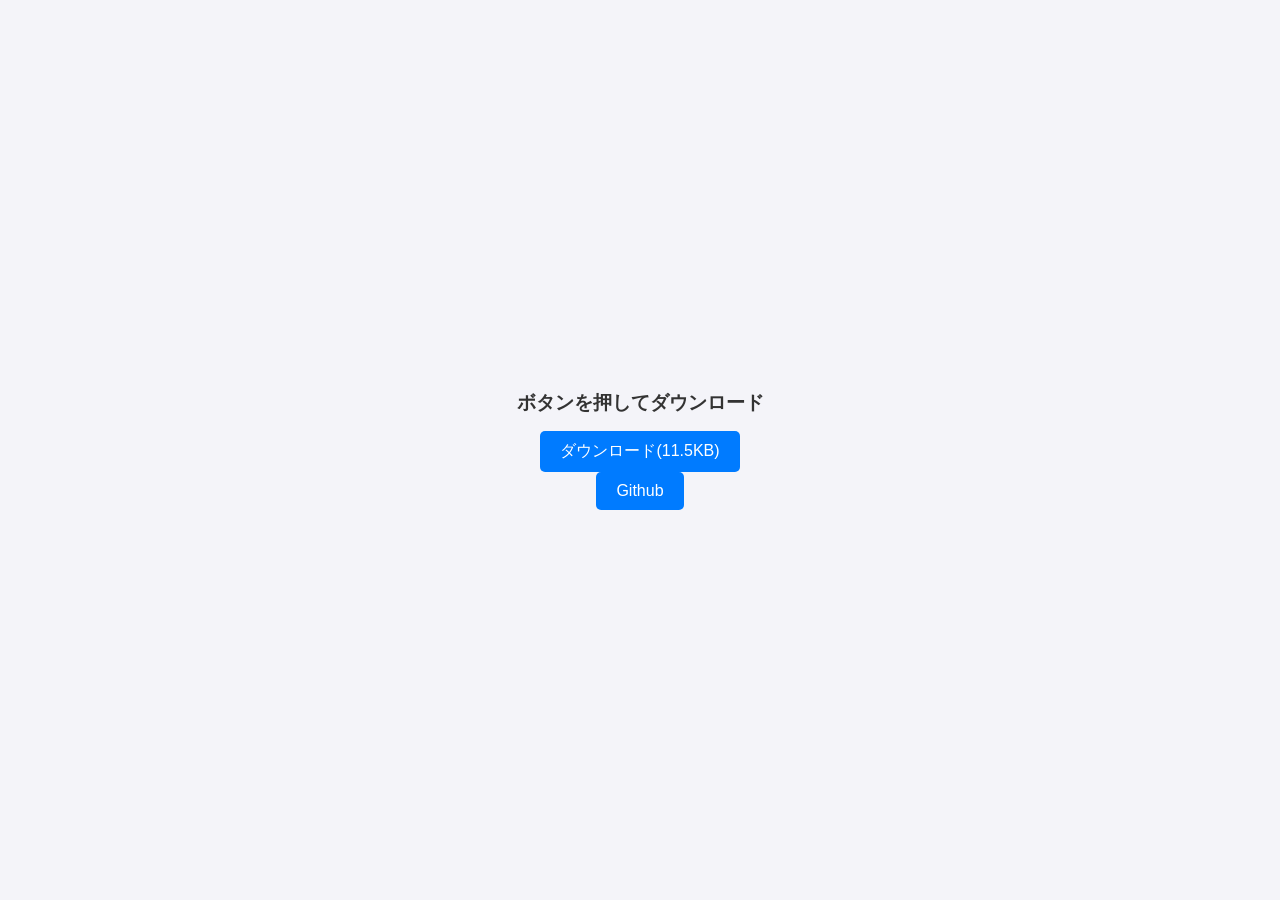
==== index.html @ defa9a91 "html" ====
<!DOCTYPE html>
<html lang="ja">
<head>
    <meta charset="UTF-8">
    <meta name="viewport" content="width=device-width, initial-scale=1.0">
    <title>CursorForgeダウンロード</title>
    <style>
        body {
            margin: 0;
            padding: 0;
            height: 100vh;
            display: flex;
            justify-content: center;
            align-items: center;
            background-color: #f4f4f9;
            font-family: 'Helvetica Neue', Arial, sans-serif;
        }

        .download-container {
            text-align: center;
        }

        .title-text {
            font-size: 1.2rem;
            color: #333333;
            margin-bottom: 15px;
            font-weight: bold;
        }

        .download-link-github {
            display: inline-block;
            padding: 10px 20px;
            background-color: #007bff;
            color: #ffffff;
            text-decoration: none;
            border-radius: 5px;
            font-size: 1rem;
            transition: background-color 0.2s ease;
        }

        .download-link-github:hover {
            background-color: #0056b3;
        }
    </style>
</head>
<body>

    <div class="download-container">
        <div class="title-text">ボタンを押してダウンロード</div>
        
        <a href="cursor-force.zip" download class="download-link-github">ダウンロード(11.5KB)</a>
        <br>
        <a href="https://github.com/hisiragi/cursor-forge" class="download-link-github">Github</a>
    </div>

</body>
</html>
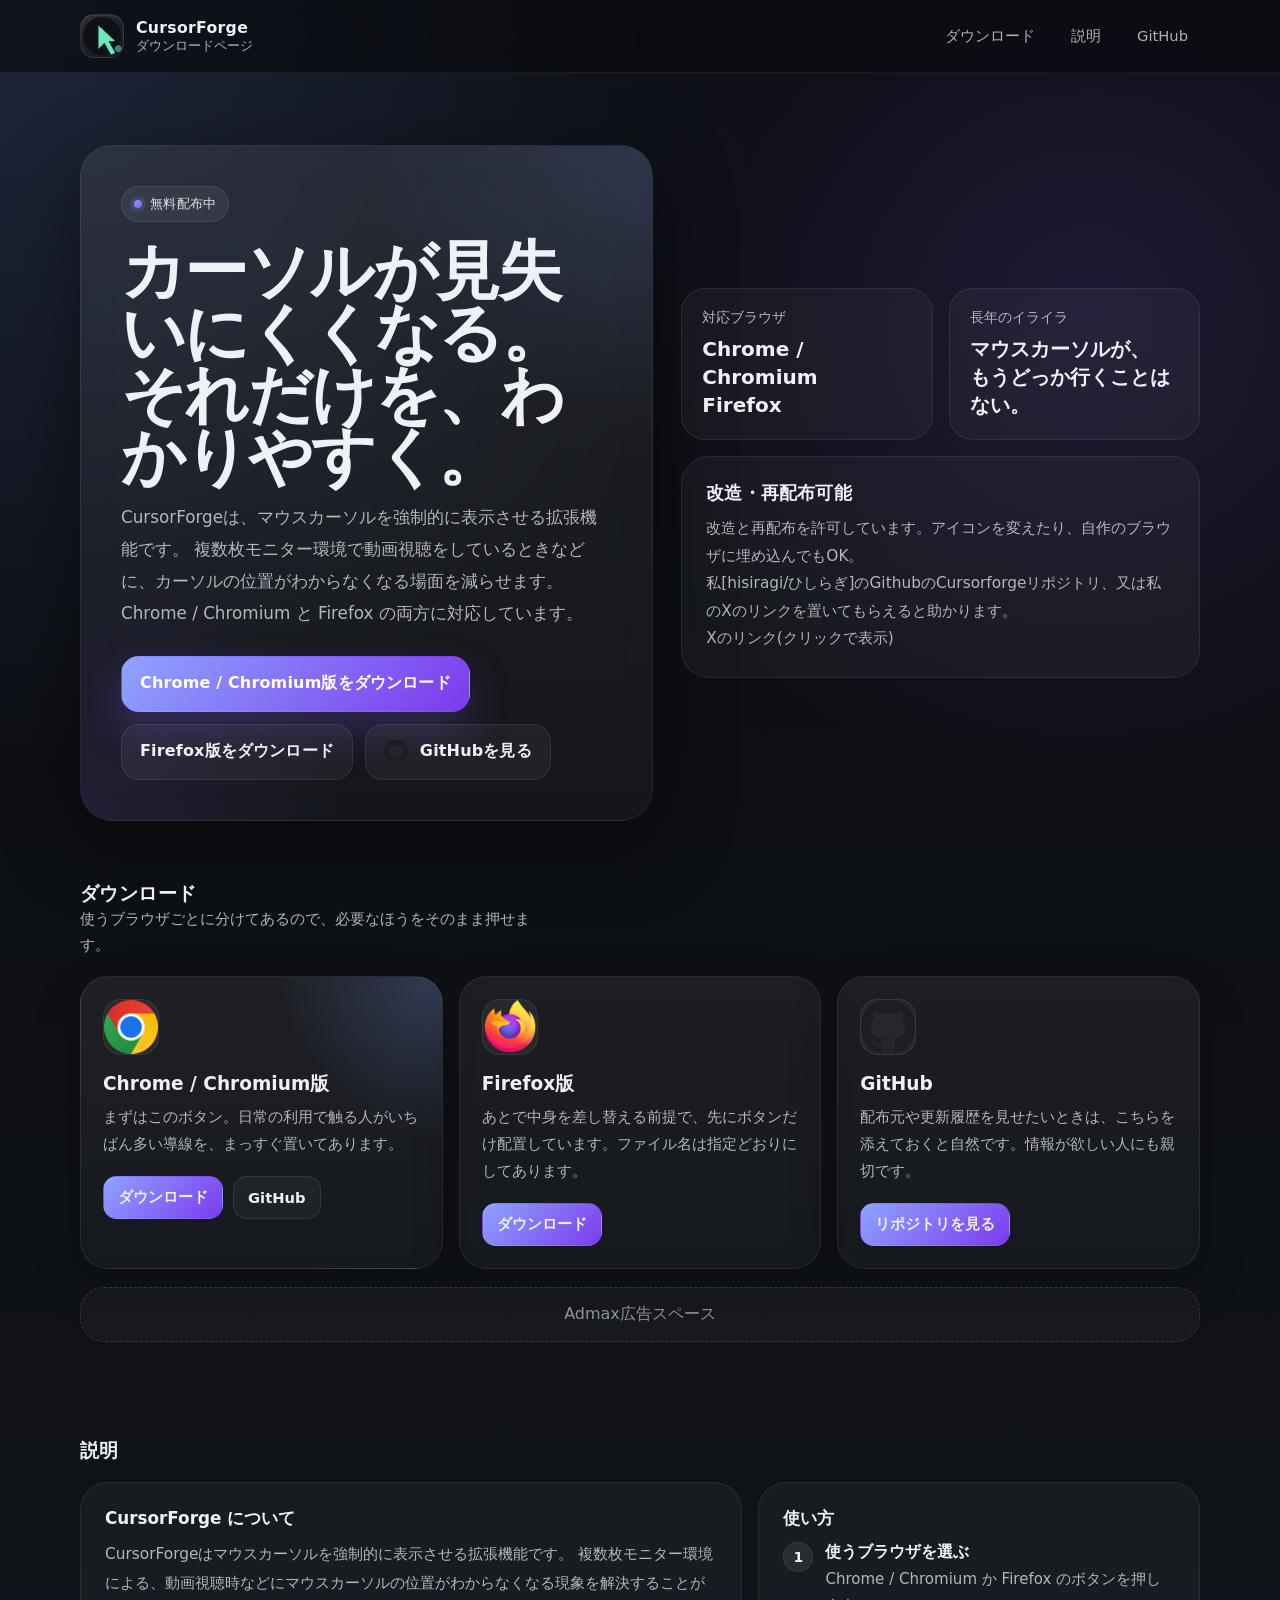
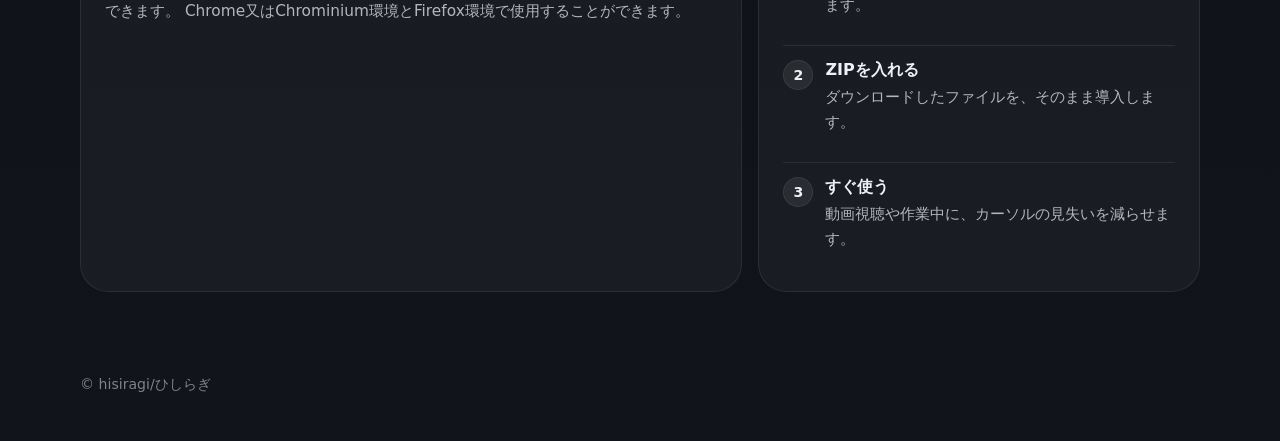
==== commit abc6ef69: "html" ====
--- a/index.html
+++ b/index.html
@@ -1,57 +1,794 @@
 <!DOCTYPE html>
 <html lang="ja">
 <head>
-    <meta charset="UTF-8">
-    <meta name="viewport" content="width=device-width, initial-scale=1.0">
-    <title>CursorForgeダウンロード</title>
-    <style>
-        body {
-            margin: 0;
-            padding: 0;
-            height: 100vh;
-            display: flex;
-            justify-content: center;
-            align-items: center;
-            background-color: #f4f4f9;
-            font-family: 'Helvetica Neue', Arial, sans-serif;
-        }
-
-        .download-container {
-            text-align: center;
-        }
-
-        .title-text {
-            font-size: 1.2rem;
-            color: #333333;
-            margin-bottom: 15px;
-            font-weight: bold;
-        }
-
-        .download-link-github {
-            display: inline-block;
-            padding: 10px 20px;
-            background-color: #007bff;
-            color: #ffffff;
-            text-decoration: none;
-            border-radius: 5px;
-            font-size: 1rem;
-            transition: background-color 0.2s ease;
-        }
-
-        .download-link-github:hover {
-            background-color: #0056b3;
-        }
-    </style>
+  <meta charset="UTF-8">
+  <meta name="viewport" content="width=device-width, initial-scale=1.0">
+
+  <title>CursorForge | マウスカーソルを強制表示するChrome拡張機能</title>
+  <meta name="description" content="CursorForgeは、マウスカーソルを強制的に表示させるChrome / Chromium / Firefox向け拡張機能です。複数モニター環境で動画視聴時のカーソル非表示によりカーソル位置が分かりにくい問題を解決します。">
+  <meta name="robots" content="index,follow,max-image-preview:large,max-snippet:-1,max-video-preview:-1">
+  <meta name="theme-color" content="#f97316">
+  <meta name="google-site-verification" content="Aq_KMQhGww_oyjDdNYD3mQ_bhuq0e4djfrNaim5_2sk" />
+  <link rel="canonical" href="https://cursorforge.pages.dev">
+
+   <!-- Favicon -->
+   <link rel="icon" type="image/png" sizes="48x48" href="/icon48.png">
+   <link rel="icon" type="image/png" sizes="16x16" href="/icon16.png">
+
+   <!-- Apple -->
+   <link rel="apple-touch-icon" sizes="180x180" href="/apple-touch-icon.png">
+
+  <!-- OGP -->
+  <meta property="og:type" content="website">
+  <meta property="og:site_name" content="CursorForge">
+  <meta property="og:title" content="CursorForge | マウスカーソルを強制表示するChrome拡張機能">
+  <meta property="og:description" content="複数モニター環境でも動画視聴時などのカーソル非表示時にカーソル位置が分かりやすくなる、CursorForgeのダウンロードページです。">
+  <meta property="og:url" content="https://cursorforge.pages.dev">
+  <meta property="og:image" content="https://cursorforge.pages.dev/ogp.png">
+  <meta property="og:image:width" content="1200">
+  <meta property="og:image:height" content="630">
+  <meta property="og:image:alt" content="CursorForgeのダウンロードページのOGP画像">
+
+  <!-- Twitter / X -->
+  <meta name="twitter:card" content="summary_large_image">
+  <meta name="twitter:title" content="CursorForge | マウスカーソルを強制表示するChrome拡張機能">
+  <meta name="twitter:description" content="複数モニター環境でも動画視聴時などのカーソル非表示時にカーソル位置が分かるようになる拡張機能です。">
+  <meta name="twitter:image" content="https://cursorforge.pages.dev/ogp.png">
+
+  <!-- admax -->
+  <script src="https://adm.shinobi.jp/s/7641dea7bf2690581c49fdc490565d6e"></script>
+  <!-- admax -->
+</head>
+  <style>
+    :root {
+      --bg: #0f1115;
+      --bg-soft: #151922;
+      --panel: rgba(20, 24, 31, 0.82);
+      --panel-2: rgba(255, 255, 255, 0.05);
+      --text: #eef2f7;
+      --muted: rgba(238, 242, 247, 0.72);
+      --line: rgba(255, 255, 255, 0.08);
+      --accent: #7c9cff;
+      --accent-2: #8b5cf6;
+      --shadow: 0 24px 80px rgba(0, 0, 0, 0.45);
+      --radius: 24px;
+    }
+
+    * {
+      box-sizing: border-box;
+    }
+
+    html {
+      scroll-behavior: smooth;
+    }
+
+    body {
+      margin: 0;
+      font-family: Inter, "Noto Sans JP", system-ui, -apple-system, BlinkMacSystemFont, "Segoe UI", sans-serif;
+      color: var(--text);
+      background:
+        radial-gradient(circle at top left, rgba(124, 156, 255, 0.18), transparent 32%),
+        radial-gradient(circle at 85% 15%, rgba(139, 92, 246, 0.15), transparent 24%),
+        linear-gradient(180deg, #0b0d11 0%, #11141a 100%);
+      min-height: 100vh;
+    }
+
+    a {
+      color: inherit;
+      text-decoration: none;
+    }
+
+    .wrap {
+      width: min(1120px, calc(100% - 32px));
+      margin: 0 auto;
+    }
+
+    .topbar {
+      position: sticky;
+      top: 0;
+      z-index: 10;
+      backdrop-filter: blur(14px);
+      background: rgba(10, 12, 16, 0.72);
+      border-bottom: 1px solid rgba(255,255,255,0.06);
+    }
+
+    .topbar-inner {
+      display: flex;
+      align-items: center;
+      justify-content: space-between;
+      padding: 14px 0;
+      gap: 16px;
+    }
+
+    .brand {
+      display: flex;
+      align-items: center;
+      gap: 12px;
+      min-width: 0;
+    }
+
+    .brand-mark {
+      width: 44px;
+      height: 44px;
+      border-radius: 14px;
+      background: linear-gradient(145deg, rgba(255,255,255,0.12), rgba(255,255,255,0.02));
+      border: 1px solid rgba(255,255,255,0.08);
+      display: grid;
+      place-items: center;
+      overflow: hidden;
+      box-shadow: inset 0 1px 0 rgba(255,255,255,0.08);
+    }
+
+    .brand-mark img {
+      width: 100%;
+      height: 100%;
+      object-fit: cover;
+    }
+
+    .brand-text {
+      display: flex;
+      flex-direction: column;
+      min-width: 0;
+    }
+
+    .brand-title {
+      font-size: 0.98rem;
+      font-weight: 700;
+      letter-spacing: 0.02em;
+      line-height: 1.2;
+    }
+
+    .brand-sub {
+      font-size: 0.82rem;
+      color: var(--muted);
+      line-height: 1.2;
+    }
+
+    .header-links {
+      display: flex;
+      gap: 12px;
+      flex-wrap: wrap;
+      justify-content: flex-end;
+    }
+
+    .header-links a {
+      font-size: 0.92rem;
+      color: var(--muted);
+      padding: 10px 12px;
+      border-radius: 999px;
+      transition: 180ms ease;
+    }
+
+    .header-links a:hover {
+      color: var(--text);
+      background: rgba(255,255,255,0.06);
+    }
+
+    .hero {
+      padding: 72px 0 36px;
+    }
+
+    .hero-grid {
+      display: grid;
+      grid-template-columns: 1.05fr 0.95fr;
+      gap: 28px;
+      align-items: center;
+    }
+
+    .hero-card {
+      position: relative;
+      border: 1px solid var(--line);
+      background: linear-gradient(180deg, rgba(255,255,255,0.08), rgba(255,255,255,0.03));
+      backdrop-filter: blur(18px);
+      border-radius: 32px;
+      box-shadow: var(--shadow);
+      overflow: hidden;
+    }
+
+    .hero-card::before {
+      content: "";
+      position: absolute;
+      inset: 0;
+      background:
+        radial-gradient(circle at top right, rgba(124, 156, 255, 0.16), transparent 32%),
+        radial-gradient(circle at bottom left, rgba(139, 92, 246, 0.12), transparent 30%);
+      pointer-events: none;
+    }
+
+    .hero-content {
+      padding: 40px;
+      position: relative;
+      z-index: 1;
+    }
+
+    .eyebrow {
+      display: inline-flex;
+      align-items: center;
+      gap: 8px;
+      padding: 8px 12px;
+      border-radius: 999px;
+      background: rgba(255,255,255,0.06);
+      border: 1px solid rgba(255,255,255,0.08);
+      color: rgba(255,255,255,0.86);
+      font-size: 0.84rem;
+      letter-spacing: 0.02em;
+    }
+
+    .eyebrow-dot {
+      width: 8px;
+      height: 8px;
+      border-radius: 50%;
+      background: linear-gradient(135deg, var(--accent), var(--accent-2));
+      box-shadow: 0 0 0 4px rgba(124,156,255,0.14);
+    }
+
+    h1 {
+      margin: 18px 0 14px;
+      font-size: clamp(2.3rem, 5vw, 4.7rem);
+      line-height: 0.97;
+      letter-spacing: -0.04em;
+    }
+
+    .lead {
+      margin: 0;
+      font-size: 1.05rem;
+      line-height: 1.9;
+      color: var(--muted);
+      max-width: 60ch;
+    }
+
+    .hero-actions {
+      display: flex;
+      flex-wrap: wrap;
+      gap: 12px;
+      margin-top: 26px;
+    }
+
+    .btn {
+      display: inline-flex;
+      align-items: center;
+      gap: 12px;
+      padding: 15px 18px;
+      border-radius: 18px;
+      border: 1px solid transparent;
+      transition: transform 180ms ease, border-color 180ms ease, background 180ms ease;
+      font-weight: 700;
+      letter-spacing: 0.01em;
+      min-height: 56px;
+    }
+
+    .btn:hover {
+      transform: translateY(-1px);
+    }
+
+    .btn-primary {
+      background: linear-gradient(135deg, #8ea4ff, #7c3aed);
+      color: white;
+      box-shadow: 0 18px 40px rgba(124, 92, 246, 0.25);
+    }
+
+    .btn-secondary {
+      background: rgba(255,255,255,0.05);
+      border-color: rgba(255,255,255,0.08);
+      color: var(--text);
+    }
+
+    .btn img {
+      width: 24px;
+      height: 24px;
+      border-radius: 8px;
+      object-fit: cover;
+      flex: none;
+    }
+
+    .mini-note {
+      margin-top: 14px;
+      font-size: 0.9rem;
+      color: rgba(238,242,247,0.62);
+      line-height: 1.7;
+    }
+
+    .hero-side {
+      display: grid;
+      gap: 16px;
+    }
+
+    .stat-grid {
+      display: grid;
+      grid-template-columns: repeat(2, 1fr);
+      gap: 16px;
+    }
+
+    .stat {
+      padding: 20px;
+      border-radius: 24px;
+      border: 1px solid var(--line);
+      background: rgba(255,255,255,0.04);
+    }
+
+    .stat .label {
+      color: var(--muted);
+      font-size: 0.86rem;
+      margin-bottom: 8px;
+    }
+
+    .stat .value {
+      font-size: 1.25rem;
+      font-weight: 700;
+      line-height: 1.4;
+    }
+
+    .side-panel {
+      padding: 24px;
+      border-radius: 28px;
+      border: 1px solid var(--line);
+      background: rgba(255,255,255,0.04);
+    }
+
+    .side-panel h2 {
+      margin: 0 0 10px;
+      font-size: 1.1rem;
+      letter-spacing: 0.01em;
+    }
+
+    .side-panel p {
+      margin: 0;
+      color: var(--muted);
+      line-height: 1.8;
+      font-size: 0.96rem;
+    }
+
+    .section {
+      padding: 24px 0 72px;
+    }
+
+    .section-head {
+      display: flex;
+      justify-content: space-between;
+      align-items: end;
+      gap: 18px;
+      margin-bottom: 18px;
+    }
+
+    .section-head h2 {
+      margin: 0;
+      font-size: 1.2rem;
+      letter-spacing: 0.02em;
+    }
+
+    .section-head p {
+      margin: 0;
+      color: var(--muted);
+      font-size: 0.94rem;
+      line-height: 1.7;
+      max-width: 48ch;
+    }
+
+    .download-grid {
+      display: grid;
+      grid-template-columns: repeat(3, 1fr);
+      gap: 16px;
+    }
+
+    .download-card {
+      position: relative;
+      border-radius: 28px;
+      border: 1px solid var(--line);
+      background: linear-gradient(180deg, rgba(255,255,255,0.06), rgba(255,255,255,0.03));
+      padding: 22px;
+      overflow: hidden;
+      min-height: 220px;
+      box-shadow: 0 18px 50px rgba(0,0,0,0.2);
+    }
+
+    .download-card.featured {
+      background:
+        radial-gradient(circle at top right, rgba(124, 156, 255, 0.22), transparent 35%),
+        linear-gradient(180deg, rgba(255,255,255,0.07), rgba(255,255,255,0.03));
+    }
+
+    .download-card .icon {
+      width: 56px;
+      height: 56px;
+      border-radius: 18px;
+      overflow: hidden;
+      border: 1px solid rgba(255,255,255,0.08);
+      background: rgba(255,255,255,0.05);
+      display: grid;
+      place-items: center;
+      margin-bottom: 16px;
+    }
+
+    .download-card .icon img {
+      width: 100%;
+      height: 100%;
+      object-fit: cover;
+    }
+
+    .download-card h3 {
+      margin: 0 0 8px;
+      font-size: 1.16rem;
+      line-height: 1.35;
+    }
+
+    .download-card p {
+      margin: 0;
+      color: var(--muted);
+      line-height: 1.8;
+      font-size: 0.94rem;
+    }
+
+    .card-footer {
+      margin-top: 18px;
+      display: flex;
+      flex-wrap: wrap;
+      gap: 10px;
+    }
+
+    .small-link {
+      display: inline-flex;
+      align-items: center;
+      gap: 8px;
+      padding: 11px 14px;
+      border-radius: 14px;
+      border: 1px solid rgba(255,255,255,0.09);
+      background: rgba(255,255,255,0.04);
+      color: var(--text);
+      font-size: 0.92rem;
+      font-weight: 700;
+      transition: transform 180ms ease, background 180ms ease;
+    }
+
+    .small-link:hover {
+      transform: translateY(-1px);
+      background: rgba(255,255,255,0.07);
+    }
+
+    .small-link.primary {
+      background: linear-gradient(135deg, #8ea4ff, #7c3aed);
+      border-color: transparent;
+    }
+
+    .small-link img {
+      width: 18px;
+      height: 18px;
+      border-radius: 6px;
+    }
+
+    .reveal {
+      opacity: 0;
+      transform: translateY(18px);
+      transition: opacity 600ms ease, transform 600ms ease;
+    }
+
+    .reveal.is-visible {
+      opacity: 1;
+      transform: translateY(0);
+    }
+
+    .story-grid {
+      display: grid;
+      grid-template-columns: 1.2fr 0.8fr;
+      gap: 16px;
+      margin-top: 18px;
+    }
+
+    .story-panel {
+      border-radius: 28px;
+      border: 1px solid var(--line);
+      background: rgba(255,255,255,0.04);
+      padding: 24px;
+    }
+
+    .story-panel h3 {
+      margin: 0 0 10px;
+      font-size: 1.05rem;
+    }
+
+    .story-panel p {
+      margin: 0;
+      color: var(--muted);
+      line-height: 1.85;
+      font-size: 0.96rem;
+    }
+
+    .steps {
+      display: grid;
+      gap: 12px;
+      margin-top: 12px;
+    }
+
+    .step {
+      display: flex;
+      gap: 12px;
+      align-items: flex-start;
+      padding: 14px 0;
+      border-top: 1px solid rgba(255,255,255,0.08);
+    }
+
+    .step:first-child {
+      border-top: none;
+      padding-top: 0;
+    }
+
+    .step-num {
+      width: 30px;
+      height: 30px;
+      border-radius: 50%;
+      display: grid;
+      place-items: center;
+      font-size: 0.88rem;
+      font-weight: 700;
+      background: rgba(255,255,255,0.07);
+      border: 1px solid rgba(255,255,255,0.08);
+      flex: none;
+    }
+
+    .step b {
+      display: block;
+      margin-bottom: 4px;
+    }
+
+    .step span {
+      display: block;
+      color: var(--muted);
+      line-height: 1.7;
+      font-size: 0.94rem;
+    }
+
+    .ad-box {
+      margin-top: 18px;
+      border-radius: 24px;
+      border: 1px dashed rgba(255,255,255,0.14);
+      padding: 16px;
+      text-align: center;
+      color: rgba(238,242,247,0.56);
+      background: rgba(255,255,255,0.03);
+    }
+
+    footer {
+      padding: 8px 0 44px;
+      color: rgba(238,242,247,0.5);
+      font-size: 0.88rem;
+      line-height: 1.8;
+    }
+
+    @media (max-width: 960px) {
+      .hero-grid,
+      .story-grid,
+      .download-grid {
+        grid-template-columns: 1fr;
+      }
+
+      .section-head {
+        flex-direction: column;
+        align-items: flex-start;
+      }
+    }
+
+    @media (max-width: 640px) {
+      .wrap {
+        width: min(100% - 22px, 1120px);
+      }
+
+      .hero {
+        padding-top: 34px;
+      }
+
+      .hero-content {
+        padding: 24px;
+      }
+
+      .btn {
+        width: 100%;
+        justify-content: center;
+      }
+
+      .header-links {
+        display: none;
+      }
+
+      .stat-grid {
+        grid-template-columns: 1fr;
+      }
+    }
+  </style>
+  <!-- admax -->
+  <script src="https://adm.shinobi.jp/s/7641dea7bf2690581c49fdc490565d6e"></script>
+  <!-- admax -->
 </head>
 <body>
-
-    <div class="download-container">
-        <div class="title-text">ボタンを押してダウンロード</div>
-        
-        <a href="cursor-force.zip" download class="download-link-github">ダウンロード(11.5KB)</a>
-        <br>
-        <a href="https://github.com/hisiragi/cursor-forge" class="download-link-github">Github</a>
+  <header class="topbar">
+    <div class="wrap topbar-inner">
+      <div class="brand">
+        <div class="brand-mark">
+          <img src="icon128.png">
+        </div>
+        <div class="brand-text">
+          <div class="brand-title">CursorForge</div>
+          <div class="brand-sub">ダウンロードページ</div>
+        </div>
+      </div>
+      <nav class="header-links" aria-label="ページ内リンク">
+        <a href="#download">ダウンロード</a>
+        <a href="#about">説明</a>
+        <a href="#github">GitHub</a>
+      </nav>
     </div>
-
+  </header>
+
+  <main>
+    <section class="hero">
+      <div class="wrap hero-grid">
+        <div class="hero-card reveal">
+          <div class="hero-content">
+            <span class="eyebrow"><span class="eyebrow-dot"></span>無料配布中</span>
+            <h1>カーソルが見失いにくくなる。<br />それだけを、わかりやすく。</h1>
+            <p class="lead">
+              CursorForgeは、マウスカーソルを強制的に表示させる拡張機能です。
+              複数枚モニター環境で動画視聴をしているときなどに、カーソルの位置がわからなくなる場面を減らせます。
+              Chrome / Chromium と Firefox の両方に対応しています。
+            </p>
+
+            <div class="hero-actions" id="download">
+              <a class="btn btn-primary" href="cursor-force.zip" download>
+                <span>Chrome / Chromium版をダウンロード</span>
+              </a>
+              <a class="btn btn-secondary" href="cursor-force-firefox.zip" download>
+                <span>Firefox版をダウンロード</span>
+              </a>
+              <a class="btn btn-secondary" href="https://github.com/hisiragi/cursor-forge" target="_blank" rel="noopener noreferrer">
+                <img src="[data-uri]" alt="" />
+                <span>GitHubを見る</span>
+              </a>
+            </div>
+
+          </div>
+        </div>
+
+        <aside class="hero-side">
+          <div class="stat-grid reveal">
+            <div class="stat">
+              <div class="label">対応ブラウザ</div>
+              <div class="value">Chrome / Chromium<br />Firefox</div>
+            </div>
+            <div class="stat">
+              <div class="label">長年のイライラ</div>
+              <div class="value">マウスカーソルが、<br />もうどっか行くことはない。</div>
+            </div>
+          </div>
+
+          <div class="side-panel reveal">
+            <h2>改造・再配布可能</h2>
+            <p>
+              改造と再配布を許可しています。アイコンを変えたり、自作のブラウザに埋め込んでもOK。<br>私[hisiragi/ひしらぎ]のGithubのCursorforgeリポジトリ、又は私のXのリンクを置いてもらえると助かります。
+               <br><a href="https://x.com/hisiragi_jp">Xのリンク(クリックで表示)</a>
+            </p>
+          </div>
+        </aside>
+      </div>
+    </section>
+
+    <section class="section" id="download-section">
+      <div class="wrap">
+        <div class="section-head reveal">
+          <div>
+            <h2>ダウンロード</h2>
+            <p>使うブラウザごとに分けてあるので、必要なほうをそのまま押せます。</p>
+          </div>
+        </div>
+
+        <div class="download-grid">
+          <article class="download-card featured reveal">
+            <div class="icon">
+              <img src="[data-uri]" alt="Chrome / Chromium" />
+            </div>
+            <h3>Chrome / Chromium版</h3>
+            <p>まずはこのボタン。日常の利用で触る人がいちばん多い導線を、まっすぐ置いてあります。</p>
+            <div class="card-footer">
+              <a class="small-link primary" href="cursor-force.zip" download>ダウンロード</a>
+              <a class="small-link" href="https://github.com/hisiragi/cursor-forge" target="_blank" rel="noopener noreferrer">GitHub</a>
+            </div>
+          </article>
+
+          <article class="download-card reveal">
+            <div class="icon">
+              <img src="[data-uri]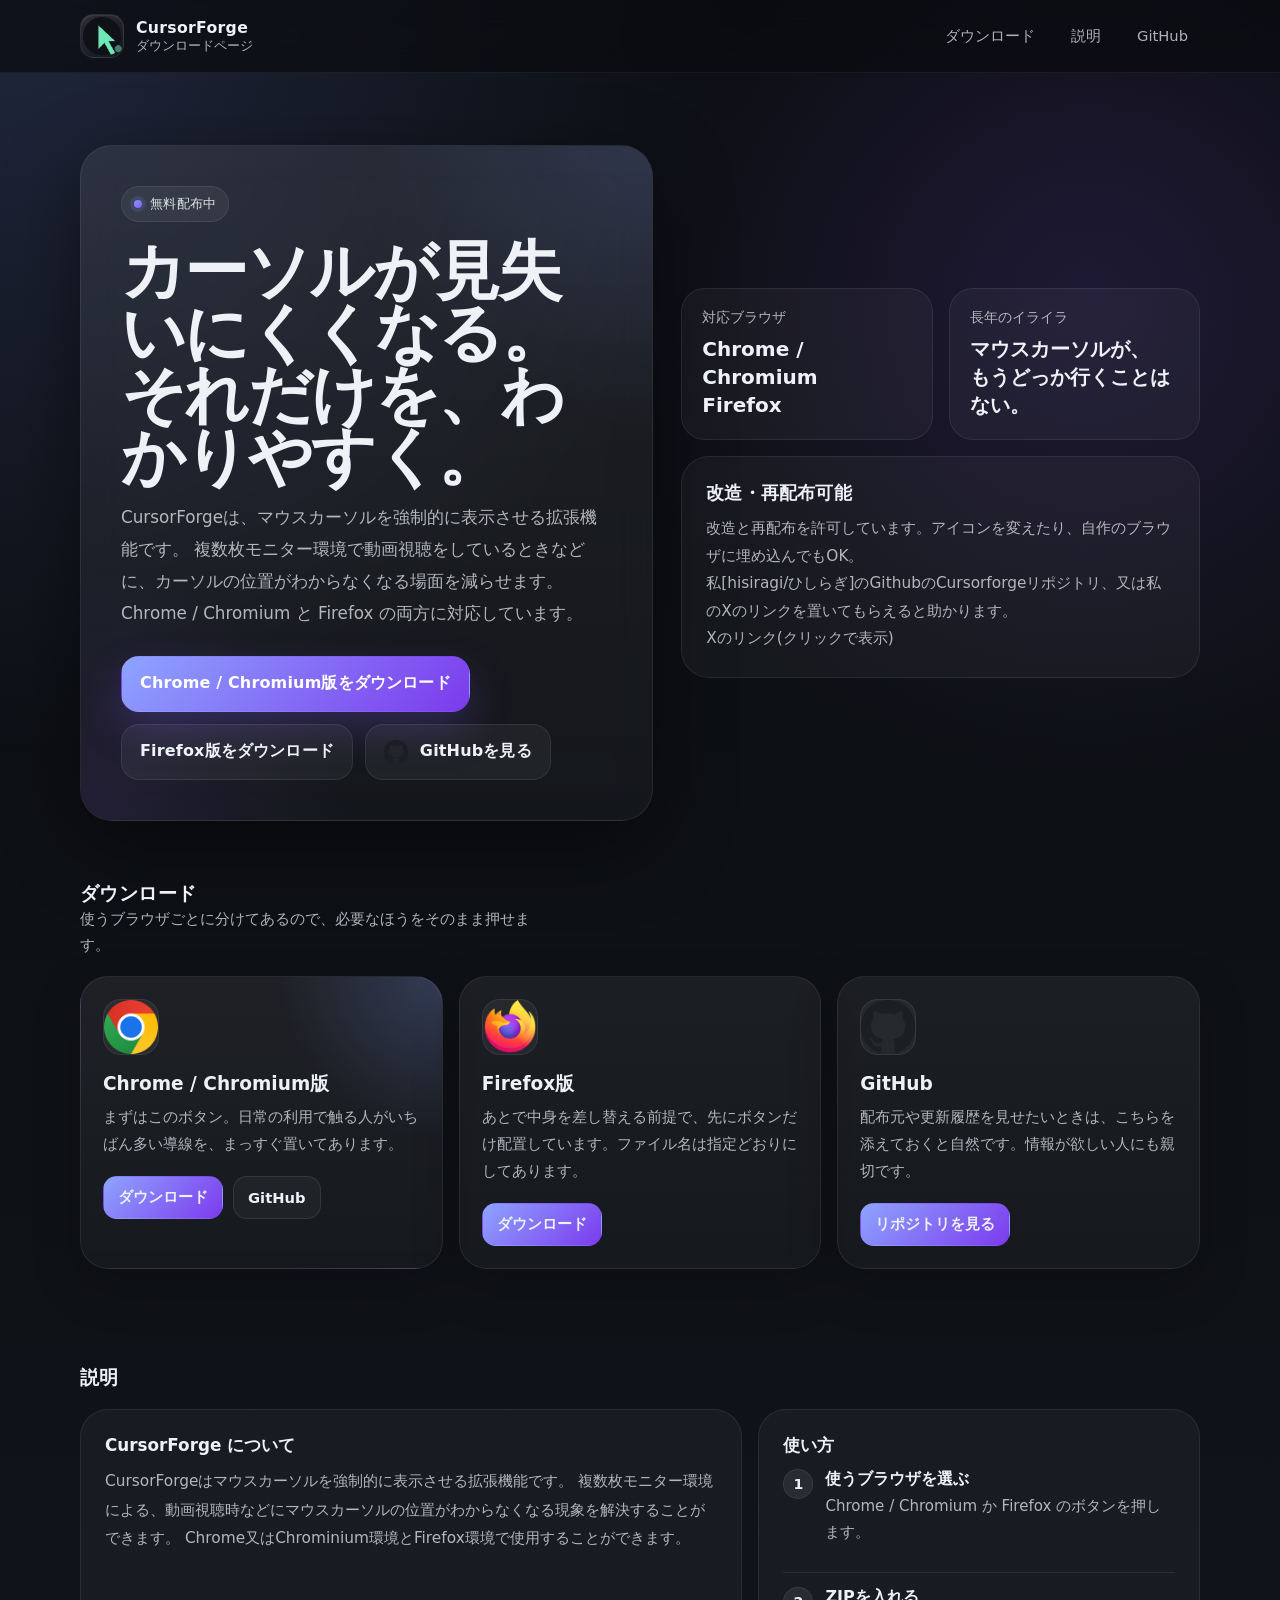
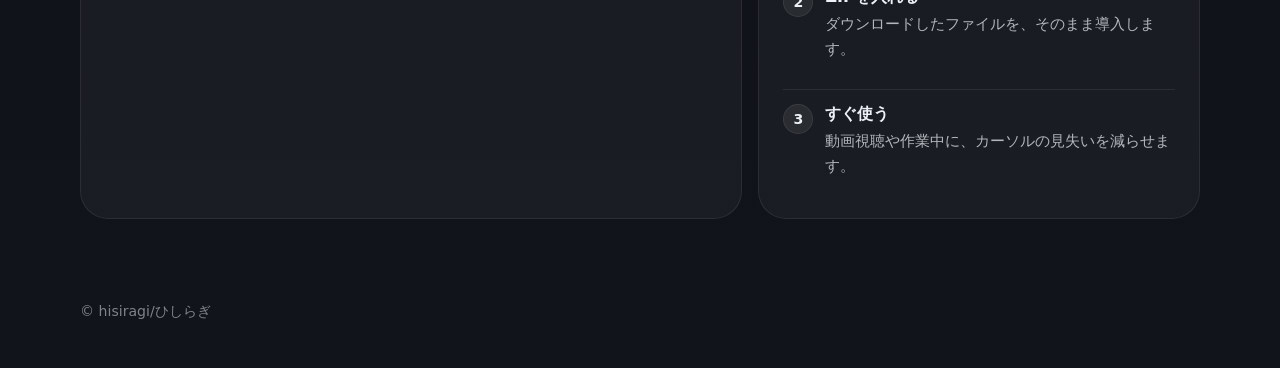
==== commit efbf9951: "html" ====
--- a/index.html
+++ b/index.html
@@ -714,9 +714,6 @@
           </article>
         </div>
 
-        <div class="ad-box reveal">
-          Admax広告スペース
-        </div>
       </div>
     </section>
 
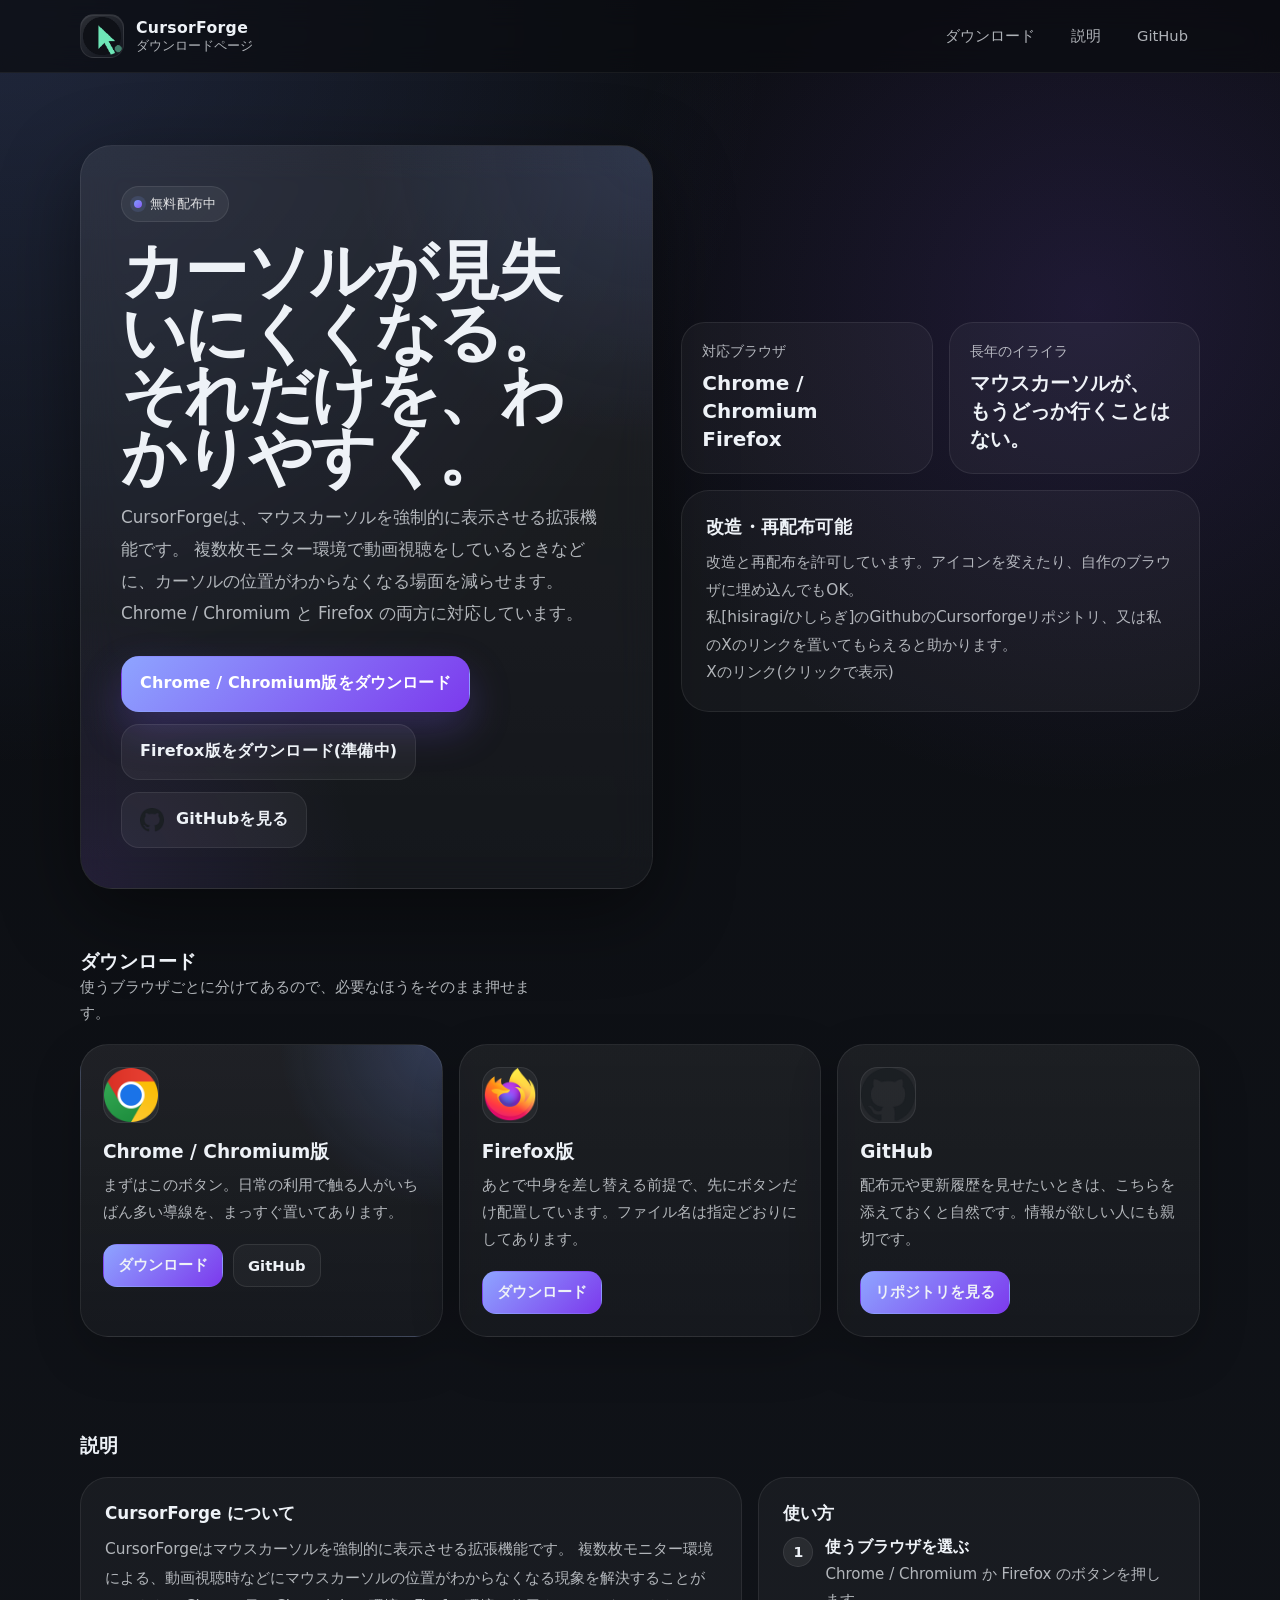
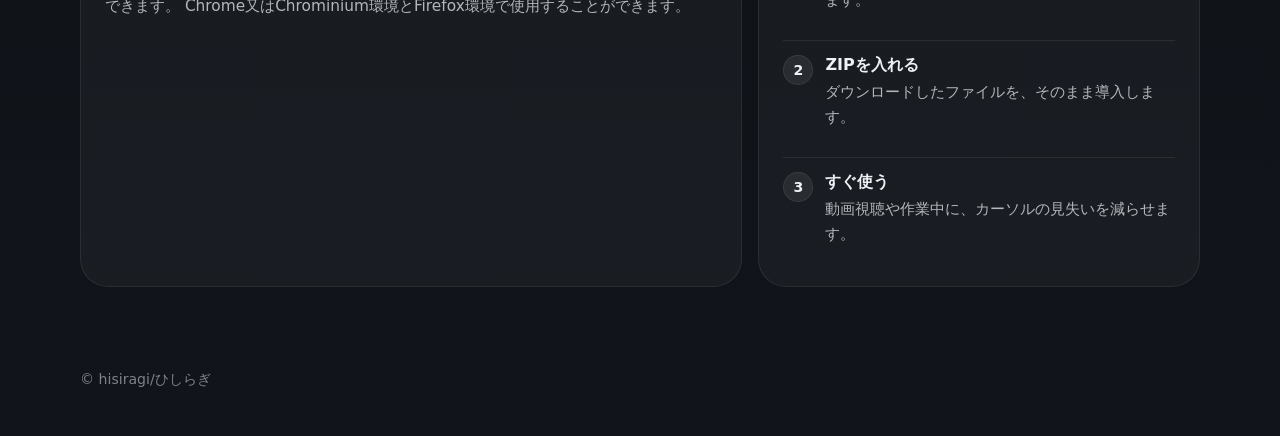
==== commit 96c44888: "firefox版準備中" ====
--- a/index.html
+++ b/index.html
@@ -4,7 +4,7 @@
   <meta charset="UTF-8">
   <meta name="viewport" content="width=device-width, initial-scale=1.0">
 
-  <title>CursorForge | マウスカーソルを強制表示するChrome拡張機能</title>
+  <title>CursorForge | マウスカーソルを強制表示する拡張機能</title>
   <meta name="description" content="CursorForgeは、マウスカーソルを強制的に表示させるChrome / Chromium / Firefox向け拡張機能です。複数モニター環境で動画視聴時のカーソル非表示によりカーソル位置が分かりにくい問題を解決します。">
   <meta name="robots" content="index,follow,max-image-preview:large,max-snippet:-1,max-video-preview:-1">
   <meta name="theme-color" content="#f97316">
@@ -21,7 +21,7 @@
   <!-- OGP -->
   <meta property="og:type" content="website">
   <meta property="og:site_name" content="CursorForge">
-  <meta property="og:title" content="CursorForge | マウスカーソルを強制表示するChrome拡張機能">
+  <meta property="og:title" content="CursorForge | マウスカーソルを強制表示する拡張機能">
   <meta property="og:description" content="複数モニター環境でも動画視聴時などのカーソル非表示時にカーソル位置が分かりやすくなる、CursorForgeのダウンロードページです。">
   <meta property="og:url" content="https://cursorforge.pages.dev">
   <meta property="og:image" content="https://cursorforge.pages.dev/ogp.png">
@@ -31,7 +31,7 @@
 
   <!-- Twitter / X -->
   <meta name="twitter:card" content="summary_large_image">
-  <meta name="twitter:title" content="CursorForge | マウスカーソルを強制表示するChrome拡張機能">
+  <meta name="twitter:title" content="CursorForge | マウスカーソルを強制表示する拡張機能">
   <meta name="twitter:description" content="複数モニター環境でも動画視聴時などのカーソル非表示時にカーソル位置が分かるようになる拡張機能です。">
   <meta name="twitter:image" content="https://cursorforge.pages.dev/ogp.png">
 
@@ -635,7 +635,7 @@
                 <span>Chrome / Chromium版をダウンロード</span>
               </a>
               <a class="btn btn-secondary" href="cursor-force-firefox.zip" download>
-                <span>Firefox版をダウンロード</span>
+                <span>Firefox版をダウンロード(準備中)</span>
               </a>
               <a class="btn btn-secondary" href="https://github.com/hisiragi/cursor-forge" target="_blank" rel="noopener noreferrer">
                 <img src="[data-uri]" alt="" />
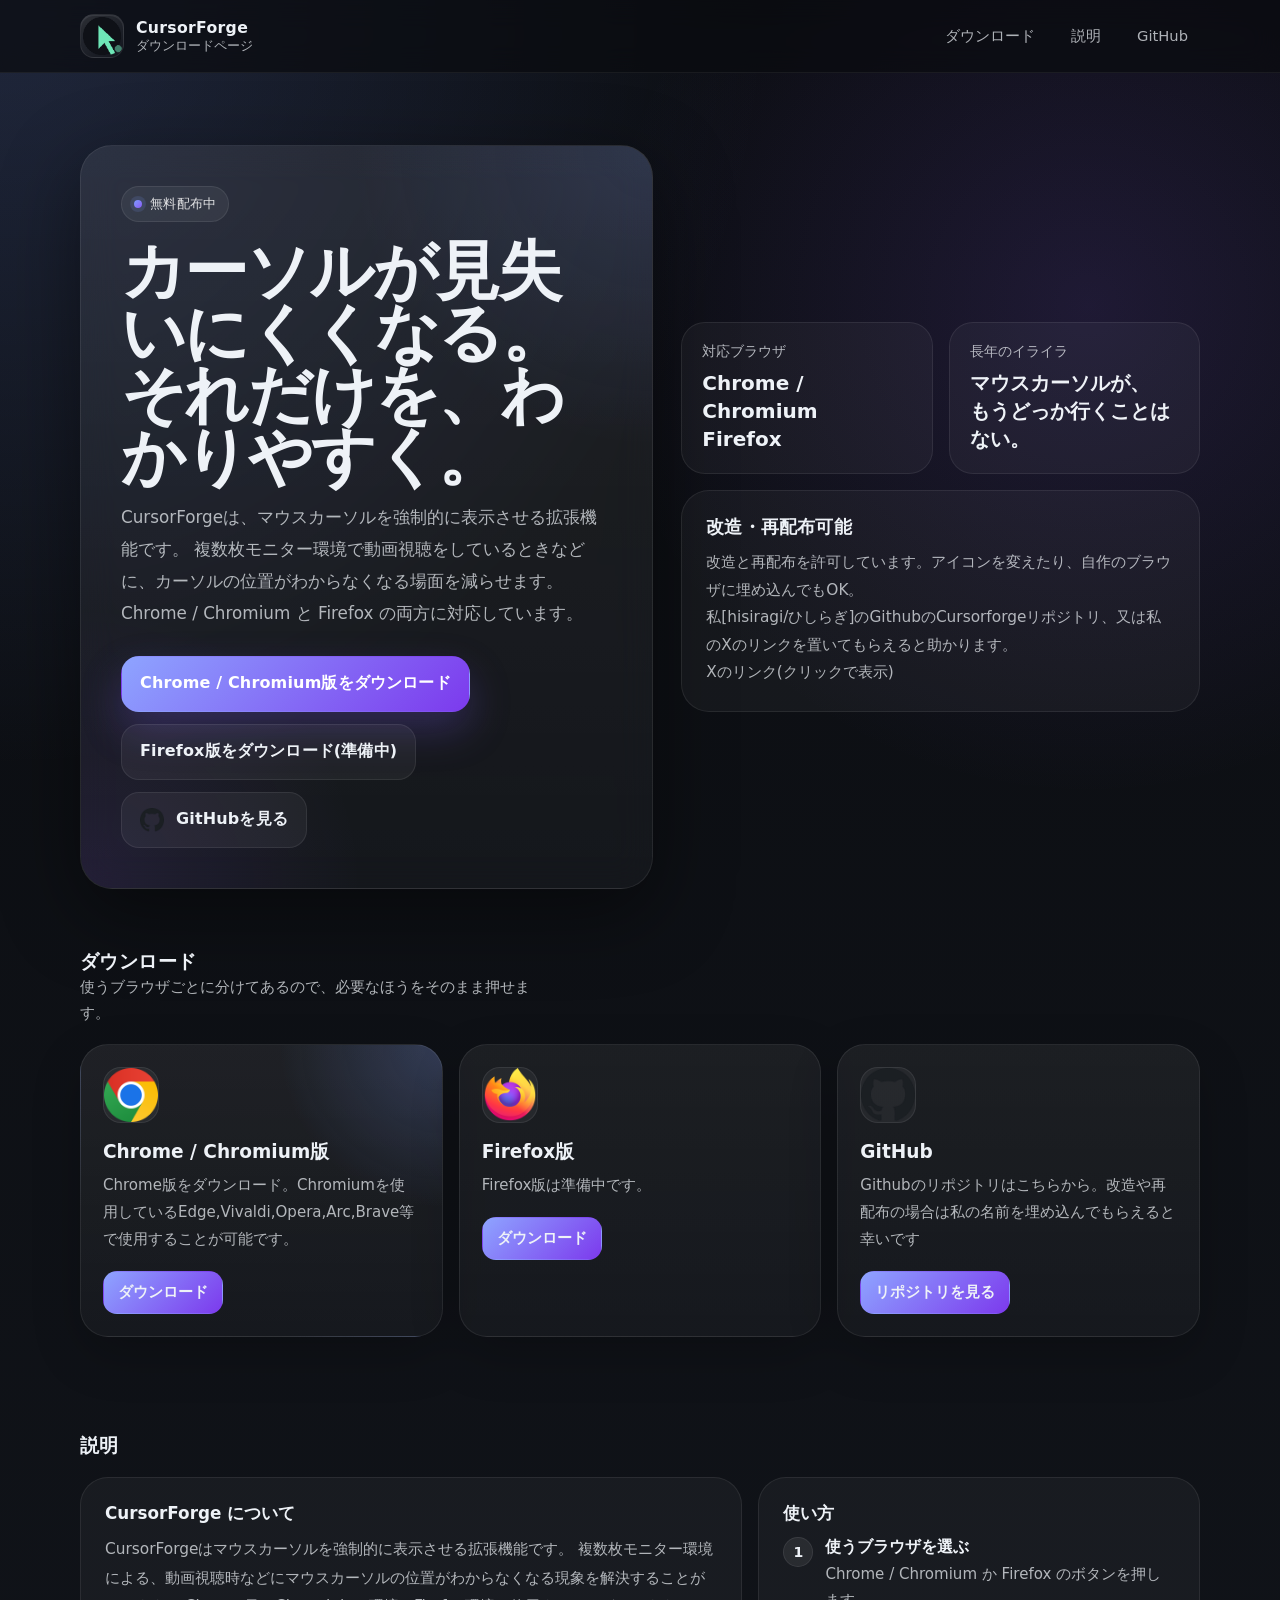
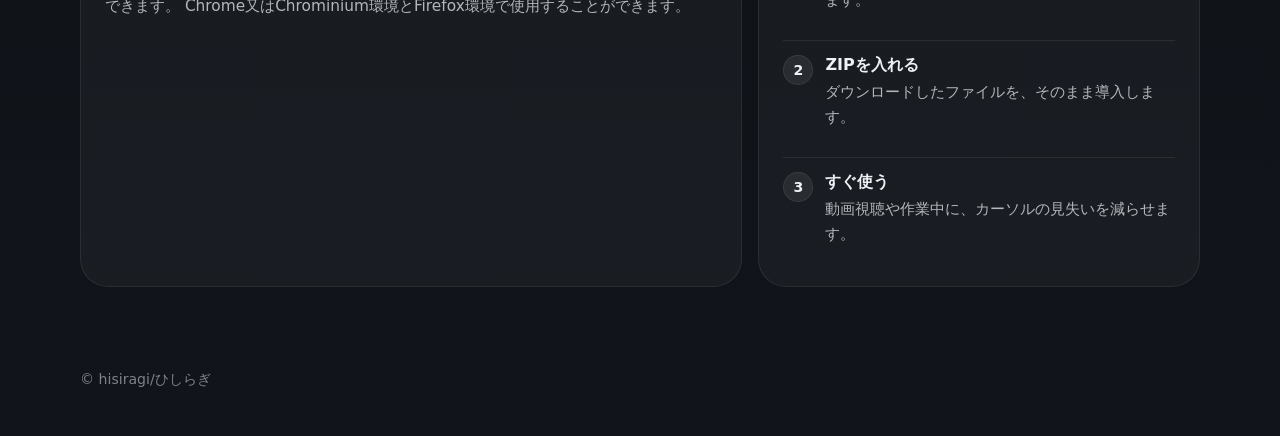
==== commit 1d615d80: "html" ====
--- a/index.html
+++ b/index.html
@@ -684,10 +684,9 @@
               <img src="[data-uri]" alt="Chrome / Chromium" />
             </div>
             <h3>Chrome / Chromium版</h3>
-            <p>まずはこのボタン。日常の利用で触る人がいちばん多い導線を、まっすぐ置いてあります。</p>
+            <p>Chrome版をダウンロード。Chromiumを使用しているEdge,Vivaldi,Opera,Arc,Brave等で使用することが可能です。</p>
             <div class="card-footer">
               <a class="small-link primary" href="cursor-force.zip" download>ダウンロード</a>
-              <a class="small-link" href="https://github.com/hisiragi/cursor-forge" target="_blank" rel="noopener noreferrer">GitHub</a>
             </div>
           </article>
 
@@ -696,7 +695,7 @@
               <img src="[data-uri]